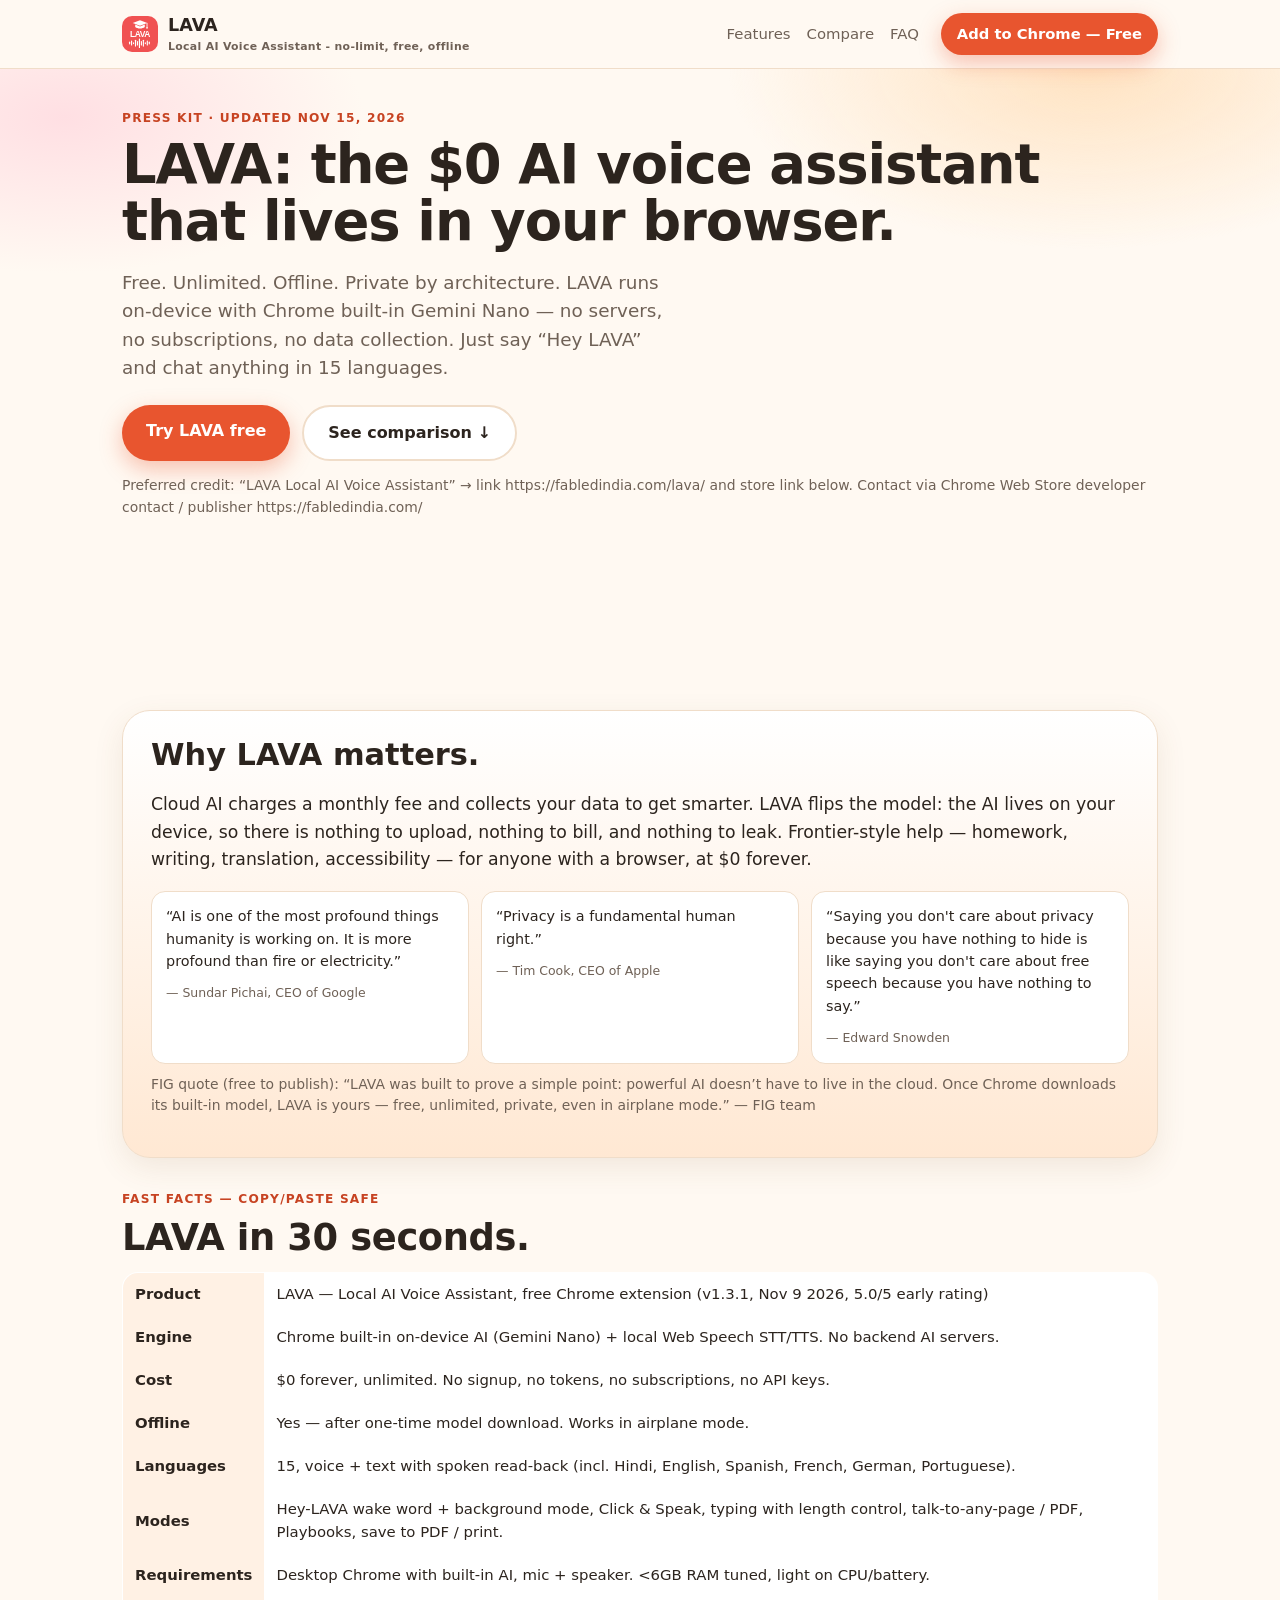
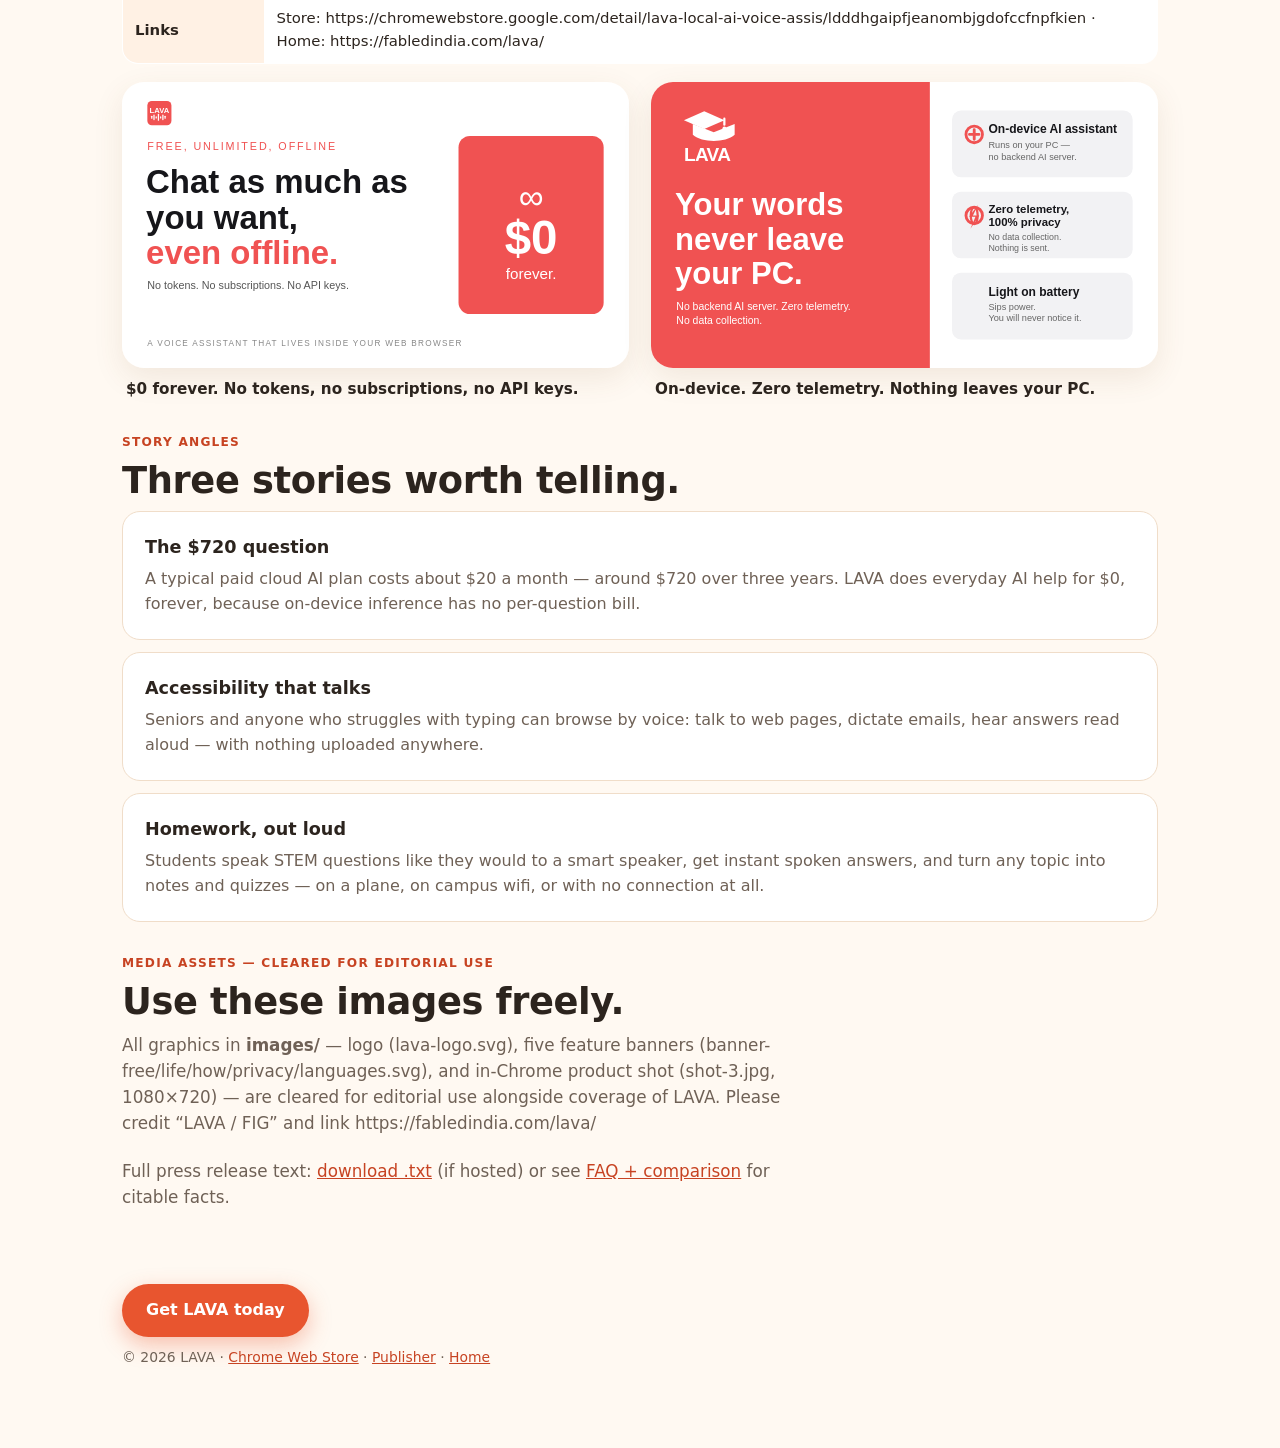
==== landingpage/press.html @ 094caf99 "Add files via upload" ====
<!doctype html>
<html lang="en">
<head>
<meta charset="utf-8">
<meta name="viewport" content="width=device-width, initial-scale=1">
<title>LAVA Press Kit — Free Offline On-Device AI Voice Assistant for Chrome</title>
<meta name="description" content="Press kit for LAVA: free unlimited offline AI voice assistant for Chrome with Gemini Nano. Fast facts, story angles, quotes, comparison table, cleared media assets.">
<link rel="canonical" href="https://fabledindia.com/lava/press.html">
<meta name="robots" content="index, follow, max-image-preview:large">
<meta name="theme-color" content="#FFF9F2">
<meta property="og:type" content="article">
<meta property="og:site_name" content="LAVA">
<meta property="og:title" content="LAVA Press Kit — Free Offline On-Device AI Voice Assistant for Chrome">
<meta property="og:description" content="Free. Unlimited. Offline. Private by architecture. Fast facts, story angles, quotes, and cleared media for LAVA local AI.">
<meta property="og:url" content="https://fabledindia.com/lava/press.html">
<meta property="og:image" content="https://fabledindia.com/lava/images/shot-3.jpg">
<meta property="og:image:alt" content="LAVA in Chrome showing voice and playbook controls">
<meta name="twitter:card" content="summary_large_image">
<link rel="icon" type="image/svg+xml" href="images/lava-logo.svg">
<link rel="stylesheet" href="styles.css">
<style>.fact-table{width:100%;border-collapse:collapse;background:#fff;border:1px solid var(--line);border-radius:16px;overflow:hidden;font-size:.93rem;margin-top:14px}.fact-table td{padding:10px 12px;border-bottom:1px solid var(--line;)}.fact-table tr:last-child td{border-bottom:0}.fact-table td:first-child{font-weight:800;white-space:nowrap;background:var(--bg2)}</style>
</head>
<body>

<header class="site-header"><div class="wrap">
  <a class="brand" href="index.html" aria-label="LAVA home"><img class="brand-mark" src="images/lava-logo.svg" alt="LAVA logo" width="36" height="36"><span>LAVA<small>Local AI Voice Assistant - no-limit, free, offline</small></span></a>
  <nav class="nav-links" aria-label="Sections"><a href="index.html#features">Features</a><a href="index.html#compare">Compare</a><a href="index.html#faq">FAQ</a></nav>
  <a class="btn btn-primary btn-sm header-cta" href="https://chromewebstore.google.com/detail/lava-local-ai-voice-assis/ldddhgaipfjeanombjgdofccfnpfkien" target="_blank" rel="noopener">Add to Chrome — Free</a>
</div></header>
<main id="main">
<div class="hero"><div class="wrap">
  <p class="kicker">Press kit · Updated Nov 15, 2026</p>
  <h1>LAVA: the $0 AI voice assistant that lives in your browser.</h1>
  <p class="lede">Free. Unlimited. Offline. Private by architecture. LAVA runs on-device with Chrome built-in Gemini Nano — no servers, no subscriptions, no data collection. Just say “Hey LAVA” and chat anything in 15 languages.</p>
  <div class="cta-row"><a class="btn btn-primary" href="https://chromewebstore.google.com/detail/lava-local-ai-voice-assis/ldddhgaipfjeanombjgdofccfnpfkien" target="_blank" rel="noopener">Try LAVA free</a><a class="btn btn-ghost" href="index.html#compare">See comparison ↓</a></div>
  <p class="micro">Preferred credit: “LAVA Local AI Voice Assistant” → link https://fabledindia.com/lava/ and store link below. Contact via Chrome Web Store developer contact / publisher https://fabledindia.com/</p>
</div></div>
<section class="block"><div class="wrap"><div class="impact">
  <h2>Why LAVA matters.</h2>
  <p class="big">Cloud AI charges a monthly fee and collects your data to get smarter. LAVA flips the model: the AI lives on your device, so there is nothing to upload, nothing to bill, and nothing to leak. Frontier-style help — homework, writing, translation, accessibility — for anyone with a browser, at $0 forever.</p>
  <div class="quote-grid">
    <div class="quote"><p>“AI is one of the most profound things humanity is working on. It is more profound than fire or electricity.”</p><cite>— Sundar Pichai, CEO of Google</cite></div>
    <div class="quote"><p>“Privacy is a fundamental human right.”</p><cite>— Tim Cook, CEO of Apple</cite></div>
    <div class="quote"><p>“Saying you don't care about privacy because you have nothing to hide is like saying you don't care about free speech because you have nothing to say.”</p><cite>— Edward Snowden</cite></div>
  </div>
  <p class="micro" style="margin-top:10px">FIG quote (free to publish): “LAVA was built to prove a simple point: powerful AI doesn’t have to live in the cloud. Once Chrome downloads its built-in model, LAVA is yours — free, unlimited, private, even in airplane mode.” — FIG team</p>
</div></div></section>
<section class="block" style="padding-top:0"><div class="wrap">
  <p class="kicker">Fast facts — copy/paste safe</p>
  <h2 class="sec">LAVA in 30 seconds.</h2>
  <table class="fact-table">
    <tr><td>Product</td><td>LAVA — Local AI Voice Assistant, free Chrome extension (v1.3.1, Nov 9 2026, 5.0/5 early rating)</td></tr>
    <tr><td>Engine</td><td>Chrome built-in on-device AI (Gemini Nano) + local Web Speech STT/TTS. No backend AI servers.</td></tr>
    <tr><td>Cost</td><td>$0 forever, unlimited. No signup, no tokens, no subscriptions, no API keys.</td></tr>
    <tr><td>Offline</td><td>Yes — after one-time model download. Works in airplane mode.</td></tr>
    <tr><td>Languages</td><td>15, voice + text with spoken read-back (incl. Hindi, English, Spanish, French, German, Portuguese).</td></tr>
    <tr><td>Modes</td><td>Hey-LAVA wake word + background mode, Click &amp; Speak, typing with length control, talk-to-any-page / PDF, Playbooks, save to PDF / print.</td></tr>
    <tr><td>Requirements</td><td>Desktop Chrome with built-in AI, mic + speaker. &lt;6GB RAM tuned, light on CPU/battery.</td></tr>
    <tr><td>Links</td><td>Store: https://chromewebstore.google.com/detail/lava-local-ai-voice-assis/ldddhgaipfjeanombjgdofccfnpfkien · Home: https://fabledindia.com/lava/</td></tr>
  </table>
  <div class="gal" style="margin-top:18px">
    <figure><img src="images/banner-free.svg" alt="LAVA free unlimited offline AI banner $0 forever" loading="lazy"><figcaption>$0 forever. No tokens, no subscriptions, no API keys.</figcaption></figure>
    <figure><img src="images/banner-privacy.svg" alt="LAVA privacy banner: words never leave your PC" loading="lazy"><figcaption>On-device. Zero telemetry. Nothing leaves your PC.</figcaption></figure>
  </div>
</div></section>
<section class="block" style="padding-top:0"><div class="wrap">
  <p class="kicker">Story angles</p>
  <h2 class="sec">Three stories worth telling.</h2>
  <div class="card" style="background:#fff; border:1px solid var(--line); border-radius:18px; padding:22px; margin-bottom:12px"><h3>The $720 question</h3><p style="margin:0; color:var(--muted)">A typical paid cloud AI plan costs about $20 a month — around $720 over three years. LAVA does everyday AI help for $0, forever, because on-device inference has no per-question bill.</p></div>
  <div class="card" style="background:#fff; border:1px solid var(--line); border-radius:18px; padding:22px; margin-bottom:12px"><h3>Accessibility that talks</h3><p style="margin:0; color:var(--muted)">Seniors and anyone who struggles with typing can browse by voice: talk to web pages, dictate emails, hear answers read aloud — with nothing uploaded anywhere.</p></div>
  <div class="card" style="background:#fff; border:1px solid var(--line); border-radius:18px; padding:22px"><h3>Homework, out loud</h3><p style="margin:0; color:var(--muted)">Students speak STEM questions like they would to a smart speaker, get instant spoken answers, and turn any topic into notes and quizzes — on a plane, on campus wifi, or with no connection at all.</p></div>
</div></section>
<section class="block faq" style="padding-top:0"><div class="wrap">
  <p class="kicker">Media assets — cleared for editorial use</p>
  <h2 class="sec">Use these images freely.</h2>
  <p class="sub">All graphics in <strong>images/</strong> — logo (lava-logo.svg), five feature banners (banner-free/life/how/privacy/languages.svg), and in-Chrome product shot (shot-3.jpg, 1080×720) — are cleared for editorial use alongside coverage of LAVA. Please credit “LAVA / FIG” and link https://fabledindia.com/lava/</p>
  <p class="sub">Full press release text: <a href="../LAVA-press-release-forpressrelease.txt">download .txt</a> (if hosted) or see <a href="index.html#faq">FAQ + comparison</a> for citable facts.</p>
</div></section>
</main>
<footer><div class="wrap">
  <div><a class="btn btn-primary" href="https://chromewebstore.google.com/detail/lava-local-ai-voice-assis/ldddhgaipfjeanombjgdofccfnpfkien" target="_blank" rel="noopener">Get LAVA today</a></div>
  <div>© <span id="year">2026</span> LAVA · <a href="https://chromewebstore.google.com/detail/lava-local-ai-voice-assis/ldddhgaipfjeanombjgdofccfnpfkien" target="_blank" rel="noopener">Chrome Web Store</a> · <a href="https://fabledindia.com/" target="_blank" rel="noopener">Publisher</a> · <a href="index.html">Home</a></div>
</div></footer>
<script type="application/ld+json">
{"@context":"https://schema.org","@type":"NewsArticle","headline":"LAVA: the $0 AI voice assistant that lives in your browser","description":"Press kit for LAVA free unlimited offline on-device AI voice assistant for Chrome with Gemini Nano.","datePublished":"2026-11-15","dateModified":"2026-11-15","author":{"@type":"Organization","name":"FIG","url":"https://fabledindia.com/"},"publisher":{"@type":"Organization","name":"FIG","url":"https://fabledindia.com/"},"mainEntityOfPage":"https://fabledindia.com/lava/press.html","image":["https://fabledindia.com/lava/images/shot-3.jpg"],"about":{"@type":"SoftwareApplication","name":"LAVA - Local AI Voice Assistant","applicationCategory":"BrowserApplication","operatingSystem":"ChromeOS, Windows, macOS, Linux","offers":{"@type":"Offer","price":"0","priceCurrency":"USD"}}}
</script>
<script src="app.js" defer></script>
</body>
</html>
---- landingpage/styles.css ----
/* LAVA pastel — airy, soft, high contrast text. Vanilla CSS. */
:root{
  --bg:#FFF9F2; --bg2:#FFF1E4; --ink:#2c241e; --muted:#6f6156;
  --card:#ffffff; --line:#f0ddc9;
  --coral:#e8552f; --coral-d:#c74322;
  --peach:#ffe8d3; --rose:#ffdfe3; --mint:#dcf2e2; --sky:#dbe9fa; --lilac:#e7e1f8; --butter:#fff3c4;
  --radius:20px; --max:1080px;
  --font:system-ui,-apple-system,"Segoe UI",Roboto,Inter,Arial,sans-serif;
  --shadow:0 10px 30px rgba(120,80,40,.10);
}
*{box-sizing:border-box}
html{scroll-behavior:smooth}
body{margin:0; font-family:var(--font); background:var(--bg); color:var(--ink); text-align:left; line-height:1.55; -webkit-font-smoothing:antialiased}
a{color:var(--coral-d)}
a:focus-visible,button:focus-visible{outline:3px solid #1a73e8; outline-offset:2px}
.wrap{max-width:var(--max); margin:0 auto; padding:0 22px}
.skip{position:absolute; left:-9999px; top:0; background:#fff; color:#000; padding:8px 12px; z-index:99}
.skip:focus{left:8px; top:8px}
#progressBar{position:fixed; top:0; left:0; height:4px; width:0; background:linear-gradient(90deg,#e8552f,#f5a623); z-index:80}
.site-header{position:sticky; top:0; z-index:50; background:rgba(255,249,242,.92); backdrop-filter:blur(10px); border-bottom:1px solid var(--line)}
.site-header .wrap{display:flex; align-items:center; gap:14px; padding:12px 22px}
.brand{display:flex; align-items:center; gap:10px; text-decoration:none; color:var(--ink); font-weight:800; font-size:1.1rem}
.brand-mark{width:36px; height:36px; border-radius:10px; display:block}
.brand small{display:block; font-size:.68rem; font-weight:600; color:var(--muted); letter-spacing:.03em}
.nav-links{display:flex; gap:16px; margin-left:auto; font-size:.93rem}
.nav-links a{color:var(--muted); text-decoration:none}
.nav-links a:hover{color:var(--ink)}
.btn{display:inline-block; border:0; cursor:pointer; text-decoration:none; font-weight:800; padding:14px 24px; border-radius:999px; font-size:1rem}
.btn-primary{background:var(--coral); color:#fff; box-shadow:0 8px 22px rgba(232,85,47,.35)}
.btn-primary:hover{background:var(--coral-d)}
.btn-ghost{background:#fff; color:var(--ink); border:2px solid var(--line)}
.btn-ghost:hover{border-color:var(--coral)}
.btn-sm{padding:10px 16px; font-size:.92rem}
.header-cta{margin-left:8px; white-space:nowrap}
/* hero */
.hero{padding:40px 0 20px; background:radial-gradient(600px 300px at 85% 0%,#ffe3c2,transparent 60%),radial-gradient(500px 260px at 5% 10%,#ffdfe3,transparent 60%)}
.hero-grid{display:grid; grid-template-columns:1fr 1fr; gap:28px; align-items:center}
h1{font-size:clamp(2.1rem,4.8vw,3.4rem); line-height:1.05; margin:0 0 10px; letter-spacing:-.02em}
h1 .free{color:var(--coral)}
.lede{font-size:1.15rem; color:var(--muted); max-width:30em}
.lede strong{color:var(--ink)}
.cta-row{display:flex; gap:12px; flex-wrap:wrap; margin:22px 0 10px}
.micro{font-size:.87rem; color:var(--muted)}
.browser{border-radius:18px; overflow:hidden; background:#fff; border:1px solid var(--line); box-shadow:var(--shadow)}
.browser-bar{display:flex; align-items:center; gap:6px; background:#efe6d8; padding:10px 12px}
.browser-bar .dot{width:11px; height:11px; border-radius:50%; background:#d8c6ae}
.browser-bar .dot:first-child{background:#e8552f}
.browser-tab{margin-left:8px; font-size:.8rem; font-weight:700; color:var(--muted); background:#fff; border:1px solid var(--line); border-radius:8px 8px 0 0; padding:5px 12px; white-space:nowrap; overflow:hidden; text-overflow:ellipsis}
.browser img{display:block; width:100%; height:auto}
.caption-row{display:flex; gap:8px; flex-wrap:wrap; margin-top:12px; padding:0; list-style:none}
.caption-row li{font-size:.83rem; background:#fff; border:1px solid var(--line); padding:6px 12px; border-radius:999px}
/* sections */
section.block{padding:32px 0}
.kicker{font-weight:800; letter-spacing:.1em; text-transform:uppercase; font-size:.76rem; margin:0 0 8px; color:var(--coral-d)}
h2.sec{font-size:clamp(1.6rem,3.2vw,2.3rem); line-height:1.12; margin:0 0 10px; letter-spacing:-.01em}
.sub{color:var(--muted); max-width:40em; margin:0 0 22px; font-size:1.05rem}
/* impact */
.impact{background:linear-gradient(180deg,#fff,var(--peach)); border:1px solid var(--line); border-radius:28px; padding:26px 28px; margin-top:14vh; box-shadow:var(--shadow)}
.impact h2{margin:0 0 8px; font-size:clamp(1.4rem,2.6vw,1.9rem); line-height:1.2}
.quote-grid{display:grid; grid-template-columns:1fr 1fr 1fr; gap:12px; margin-top:16px}
.quote{background:#fff; border:1px solid var(--line); border-radius:14px; padding:13px 14px}
.quote p{margin:0 0 8px; font-size:.9rem; color:var(--ink)}
.quote cite{font-style:normal; font-size:.78rem; color:var(--muted)}
.banner-img{display:block; width:100%; max-width:620px; height:auto; border-radius:22px; margin:6px auto 0; box-shadow:var(--shadow)}
/* gallery */
.gal{display:grid; grid-template-columns:1fr 1fr; gap:22px}
.gal figure{margin:0}
.gal img{display:block; width:100%; height:auto; border-radius:22px; box-shadow:var(--shadow)}
.gal figcaption{padding:10px 4px 0; font-size:.95rem; font-weight:700; color:var(--ink)}
/* graph */
.cost{background:var(--card); border:1px solid var(--line); border-radius:24px; padding:22px; box-shadow:var(--shadow); display:grid; grid-template-columns:1fr 1fr; gap:22px; align-items:center}
.bar-row{margin:14px 0}
.bar-row .lbl{display:flex; justify-content:space-between; font-weight:800; font-size:.95rem; margin-bottom:6px}
.bar{height:34px; border-radius:999px; background:var(--bg2); overflow:hidden; position:relative}
.bar i{display:block; height:100%; border-radius:999px}
.bar.lava i{width:3%; background:var(--coral)}
.bar.cloud i{width:100%; background:repeating-linear-gradient(45deg,#c9a98f,#c9a98f 10px,#b8947a 10px,#b8947a 20px)}
.cost-num{font-size:clamp(2rem,4vw,3rem); font-weight:800}
.cost-num small{font-size:1rem; color:var(--muted); font-weight:600}
/* faq */
.faq details{background:#fff; border:1px solid var(--line); border-radius:14px; margin:10px 0}
.faq summary{cursor:pointer; padding:15px 17px; font-weight:800; list-style:none}
.faq summary::-webkit-details-marker{display:none}
.faq summary::after{content:"+"; float:right; color:var(--coral-d)}
.faq details[open] summary::after{content:"–"}
.faq .a{padding:0 17px 17px; color:var(--muted)}
.big{font-size:1.08rem; line-height:1.6; color:var(--ink)}
.card h3{margin:0 0 6px; font-size:1.1rem}
footer{padding:20px 0 80px; color:var(--muted); font-size:.87rem}
footer .wrap{display:grid; gap:10px}
@media (max-width:900px){
  .hero-grid,.cost{grid-template-columns:1fr}
  .quote-grid,.gal{grid-template-columns:1fr}
  .nav-links{display:none}
  .header-cta{margin-left:auto}
}
@media (prefers-reduced-motion:reduce){*{animation:none!important; transition:none!important} html{scroll-behavior:auto}}
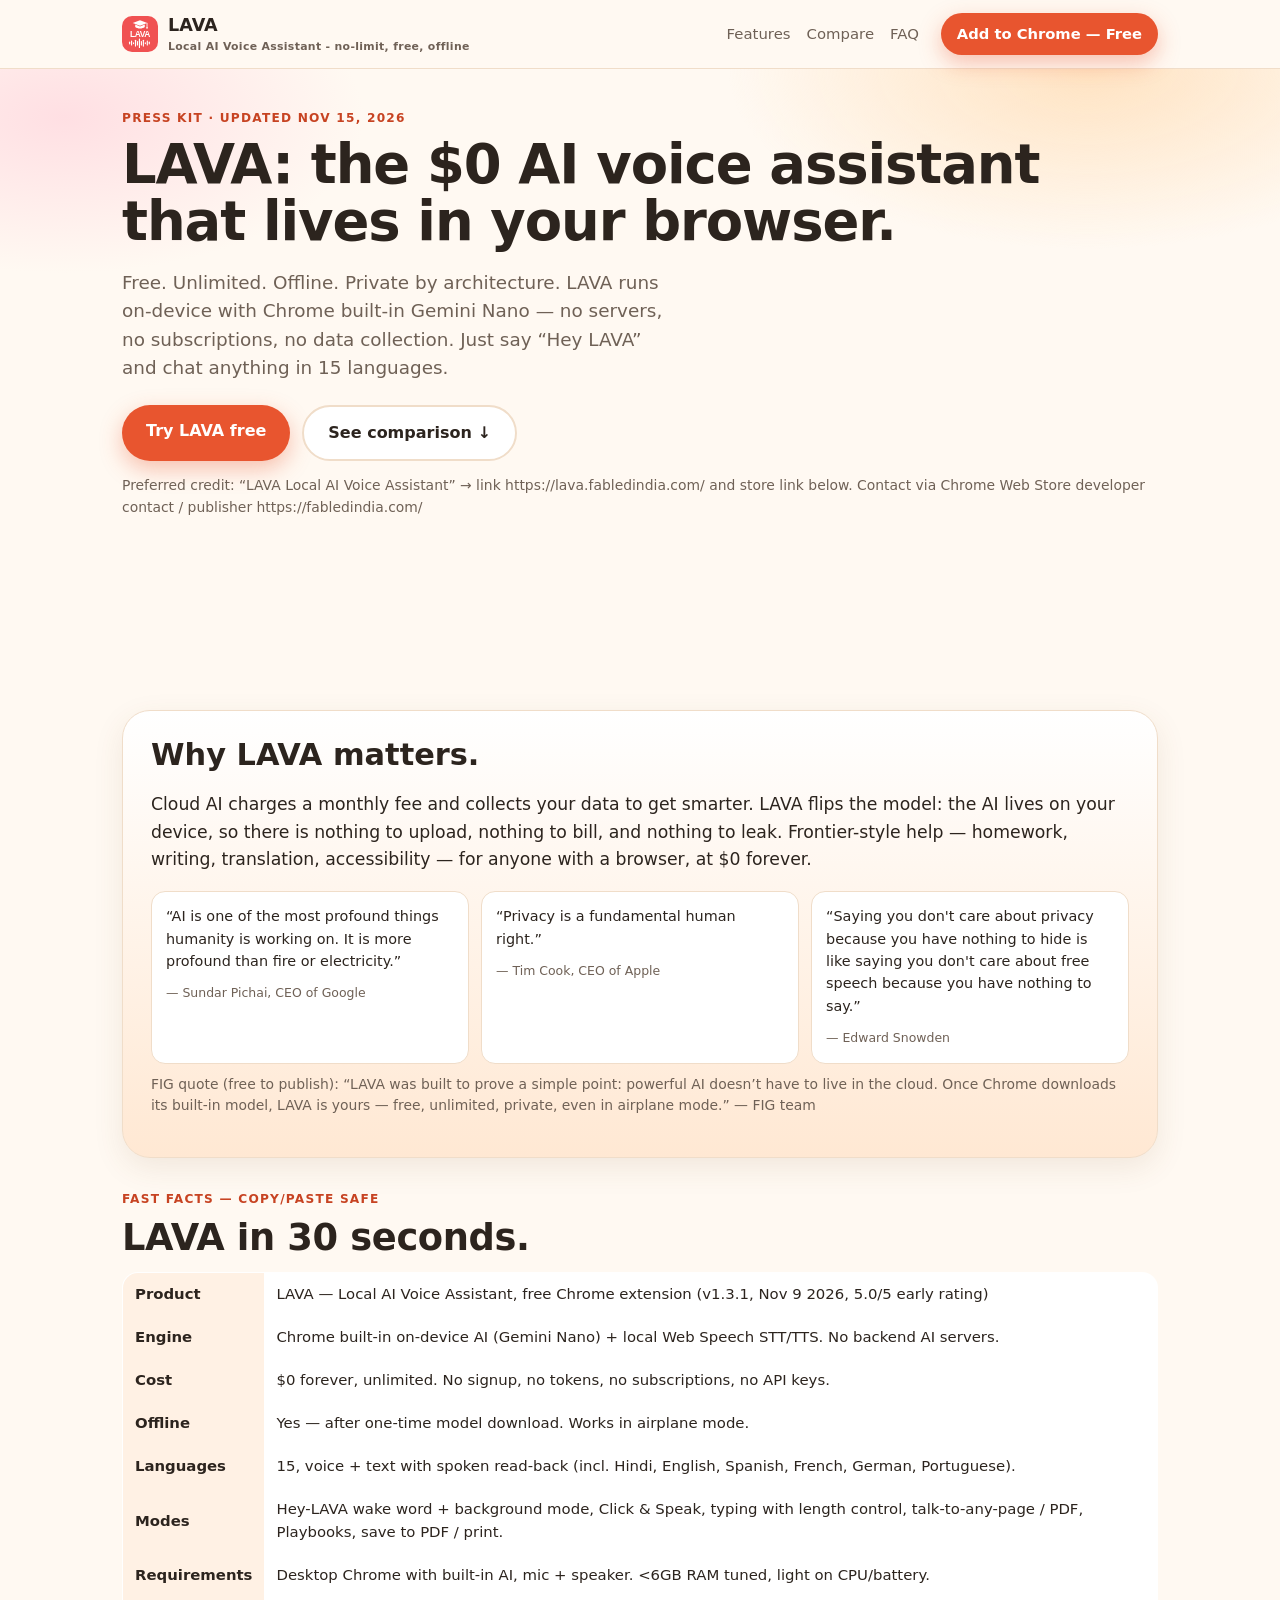
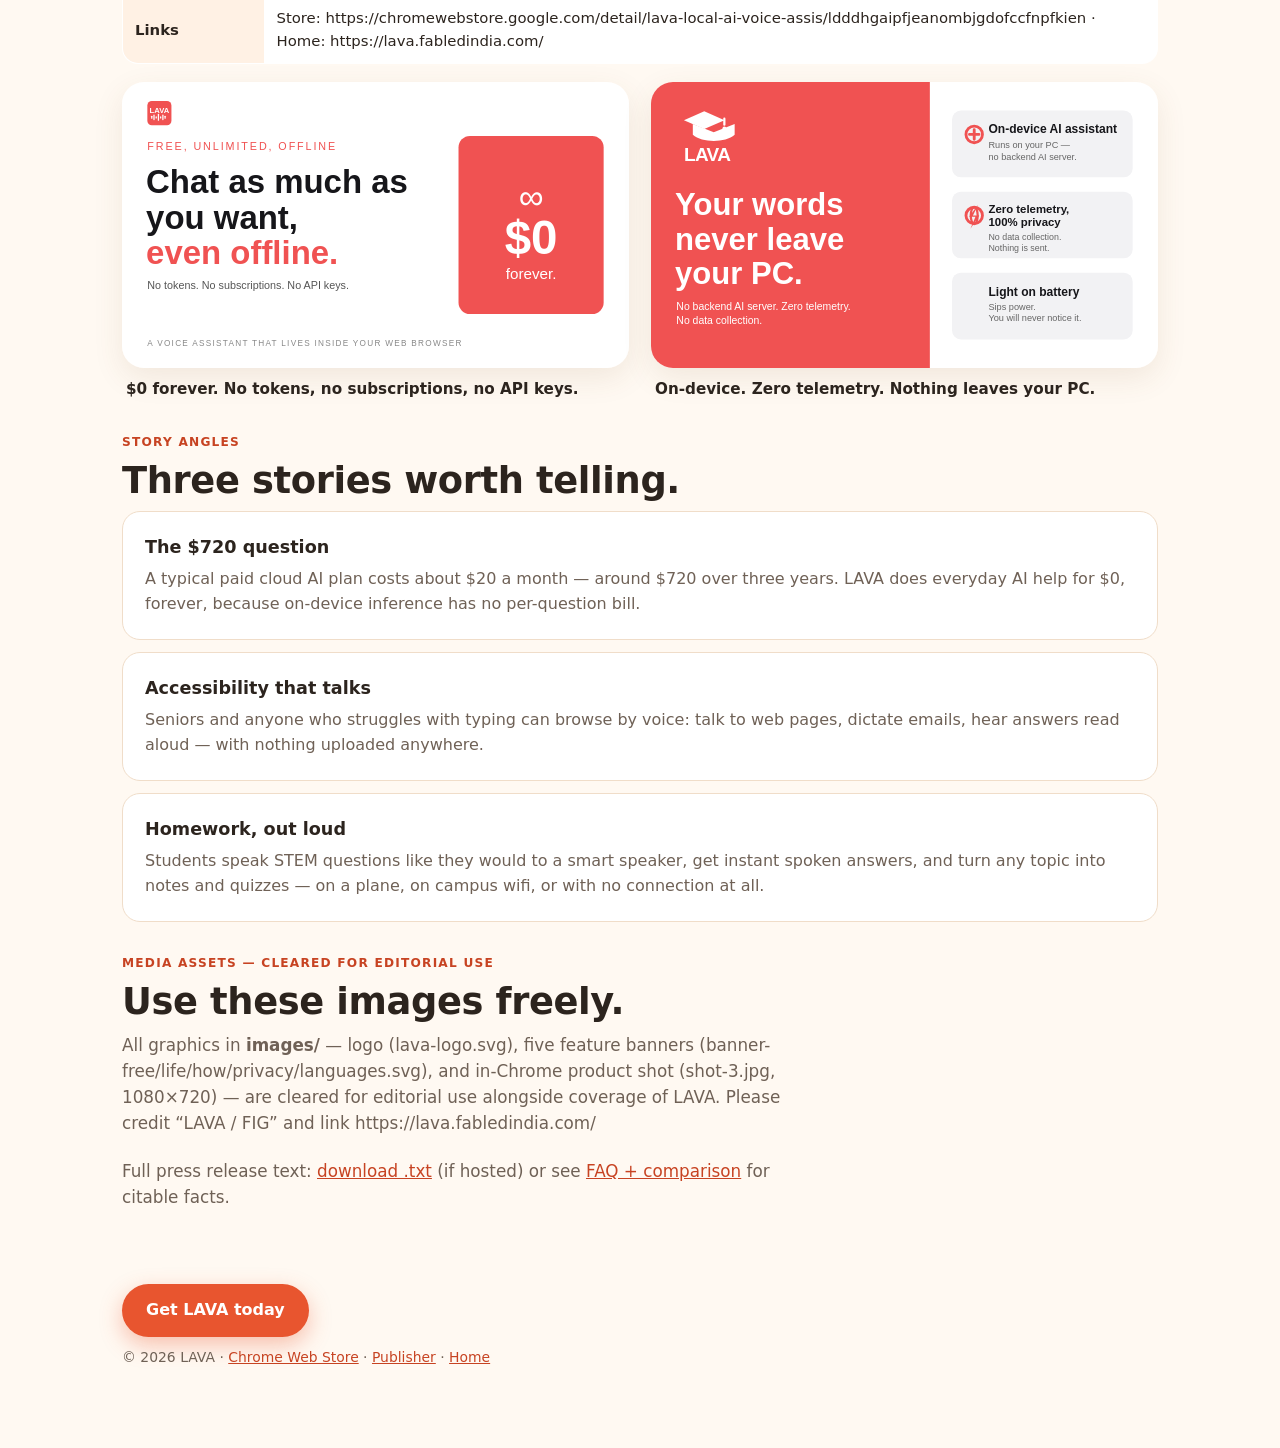
==== commit 0e41dddc: "Add files via upload" ====
--- a/landingpage/press.html
+++ b/landingpage/press.html
@@ -5,15 +5,15 @@
 <meta name="viewport" content="width=device-width, initial-scale=1">
 <title>LAVA Press Kit — Free Offline On-Device AI Voice Assistant for Chrome</title>
 <meta name="description" content="Press kit for LAVA: free unlimited offline AI voice assistant for Chrome with Gemini Nano. Fast facts, story angles, quotes, comparison table, cleared media assets.">
-<link rel="canonical" href="https://fabledindia.com/lava/press.html">
+<link rel="canonical" href="https://lava.fabledindia.com/press.html">
 <meta name="robots" content="index, follow, max-image-preview:large">
 <meta name="theme-color" content="#FFF9F2">
 <meta property="og:type" content="article">
 <meta property="og:site_name" content="LAVA">
 <meta property="og:title" content="LAVA Press Kit — Free Offline On-Device AI Voice Assistant for Chrome">
 <meta property="og:description" content="Free. Unlimited. Offline. Private by architecture. Fast facts, story angles, quotes, and cleared media for LAVA local AI.">
-<meta property="og:url" content="https://fabledindia.com/lava/press.html">
-<meta property="og:image" content="https://fabledindia.com/lava/images/shot-3.jpg">
+<meta property="og:url" content="https://lava.fabledindia.com/press.html">
+<meta property="og:image" content="https://lava.fabledindia.com/images/shot-3.jpg">
 <meta property="og:image:alt" content="LAVA in Chrome showing voice and playbook controls">
 <meta name="twitter:card" content="summary_large_image">
 <link rel="icon" type="image/svg+xml" href="images/lava-logo.svg">
@@ -33,7 +33,7 @@
   <h1>LAVA: the $0 AI voice assistant that lives in your browser.</h1>
   <p class="lede">Free. Unlimited. Offline. Private by architecture. LAVA runs on-device with Chrome built-in Gemini Nano — no servers, no subscriptions, no data collection. Just say “Hey LAVA” and chat anything in 15 languages.</p>
   <div class="cta-row"><a class="btn btn-primary" href="https://chromewebstore.google.com/detail/lava-local-ai-voice-assis/ldddhgaipfjeanombjgdofccfnpfkien" target="_blank" rel="noopener">Try LAVA free</a><a class="btn btn-ghost" href="index.html#compare">See comparison ↓</a></div>
-  <p class="micro">Preferred credit: “LAVA Local AI Voice Assistant” → link https://fabledindia.com/lava/ and store link below. Contact via Chrome Web Store developer contact / publisher https://fabledindia.com/</p>
+  <p class="micro">Preferred credit: “LAVA Local AI Voice Assistant” → link https://lava.fabledindia.com/ and store link below. Contact via Chrome Web Store developer contact / publisher https://fabledindia.com/</p>
 </div></div>
 <section class="block"><div class="wrap"><div class="impact">
   <h2>Why LAVA matters.</h2>
@@ -56,7 +56,7 @@
     <tr><td>Languages</td><td>15, voice + text with spoken read-back (incl. Hindi, English, Spanish, French, German, Portuguese).</td></tr>
     <tr><td>Modes</td><td>Hey-LAVA wake word + background mode, Click &amp; Speak, typing with length control, talk-to-any-page / PDF, Playbooks, save to PDF / print.</td></tr>
     <tr><td>Requirements</td><td>Desktop Chrome with built-in AI, mic + speaker. &lt;6GB RAM tuned, light on CPU/battery.</td></tr>
-    <tr><td>Links</td><td>Store: https://chromewebstore.google.com/detail/lava-local-ai-voice-assis/ldddhgaipfjeanombjgdofccfnpfkien · Home: https://fabledindia.com/lava/</td></tr>
+    <tr><td>Links</td><td>Store: https://chromewebstore.google.com/detail/lava-local-ai-voice-assis/ldddhgaipfjeanombjgdofccfnpfkien · Home: https://lava.fabledindia.com/</td></tr>
   </table>
   <div class="gal" style="margin-top:18px">
     <figure><img src="images/banner-free.svg" alt="LAVA free unlimited offline AI banner $0 forever" loading="lazy"><figcaption>$0 forever. No tokens, no subscriptions, no API keys.</figcaption></figure>
@@ -73,7 +73,7 @@
 <section class="block faq" style="padding-top:0"><div class="wrap">
   <p class="kicker">Media assets — cleared for editorial use</p>
   <h2 class="sec">Use these images freely.</h2>
-  <p class="sub">All graphics in <strong>images/</strong> — logo (lava-logo.svg), five feature banners (banner-free/life/how/privacy/languages.svg), and in-Chrome product shot (shot-3.jpg, 1080×720) — are cleared for editorial use alongside coverage of LAVA. Please credit “LAVA / FIG” and link https://fabledindia.com/lava/</p>
+  <p class="sub">All graphics in <strong>images/</strong> — logo (lava-logo.svg), five feature banners (banner-free/life/how/privacy/languages.svg), and in-Chrome product shot (shot-3.jpg, 1080×720) — are cleared for editorial use alongside coverage of LAVA. Please credit “LAVA / FIG” and link https://lava.fabledindia.com/</p>
   <p class="sub">Full press release text: <a href="../LAVA-press-release-forpressrelease.txt">download .txt</a> (if hosted) or see <a href="index.html#faq">FAQ + comparison</a> for citable facts.</p>
 </div></section>
 </main>
@@ -82,7 +82,7 @@
   <div>© <span id="year">2026</span> LAVA · <a href="https://chromewebstore.google.com/detail/lava-local-ai-voice-assis/ldddhgaipfjeanombjgdofccfnpfkien" target="_blank" rel="noopener">Chrome Web Store</a> · <a href="https://fabledindia.com/" target="_blank" rel="noopener">Publisher</a> · <a href="index.html">Home</a></div>
 </div></footer>
 <script type="application/ld+json">
-{"@context":"https://schema.org","@type":"NewsArticle","headline":"LAVA: the $0 AI voice assistant that lives in your browser","description":"Press kit for LAVA free unlimited offline on-device AI voice assistant for Chrome with Gemini Nano.","datePublished":"2026-11-15","dateModified":"2026-11-15","author":{"@type":"Organization","name":"FIG","url":"https://fabledindia.com/"},"publisher":{"@type":"Organization","name":"FIG","url":"https://fabledindia.com/"},"mainEntityOfPage":"https://fabledindia.com/lava/press.html","image":["https://fabledindia.com/lava/images/shot-3.jpg"],"about":{"@type":"SoftwareApplication","name":"LAVA - Local AI Voice Assistant","applicationCategory":"BrowserApplication","operatingSystem":"ChromeOS, Windows, macOS, Linux","offers":{"@type":"Offer","price":"0","priceCurrency":"USD"}}}
+{"@context":"https://schema.org","@type":"NewsArticle","headline":"LAVA: the $0 AI voice assistant that lives in your browser","description":"Press kit for LAVA free unlimited offline on-device AI voice assistant for Chrome with Gemini Nano.","datePublished":"2026-11-15","dateModified":"2026-11-15","author":{"@type":"Organization","name":"FIG","url":"https://fabledindia.com/"},"publisher":{"@type":"Organization","name":"FIG","url":"https://fabledindia.com/"},"mainEntityOfPage":"https://lava.fabledindia.com/press.html","image":["https://lava.fabledindia.com/images/shot-3.jpg"],"about":{"@type":"SoftwareApplication","name":"LAVA - Local AI Voice Assistant","applicationCategory":"BrowserApplication","operatingSystem":"ChromeOS, Windows, macOS, Linux","offers":{"@type":"Offer","price":"0","priceCurrency":"USD"}}}
 </script>
 <script src="app.js" defer></script>
 </body>
